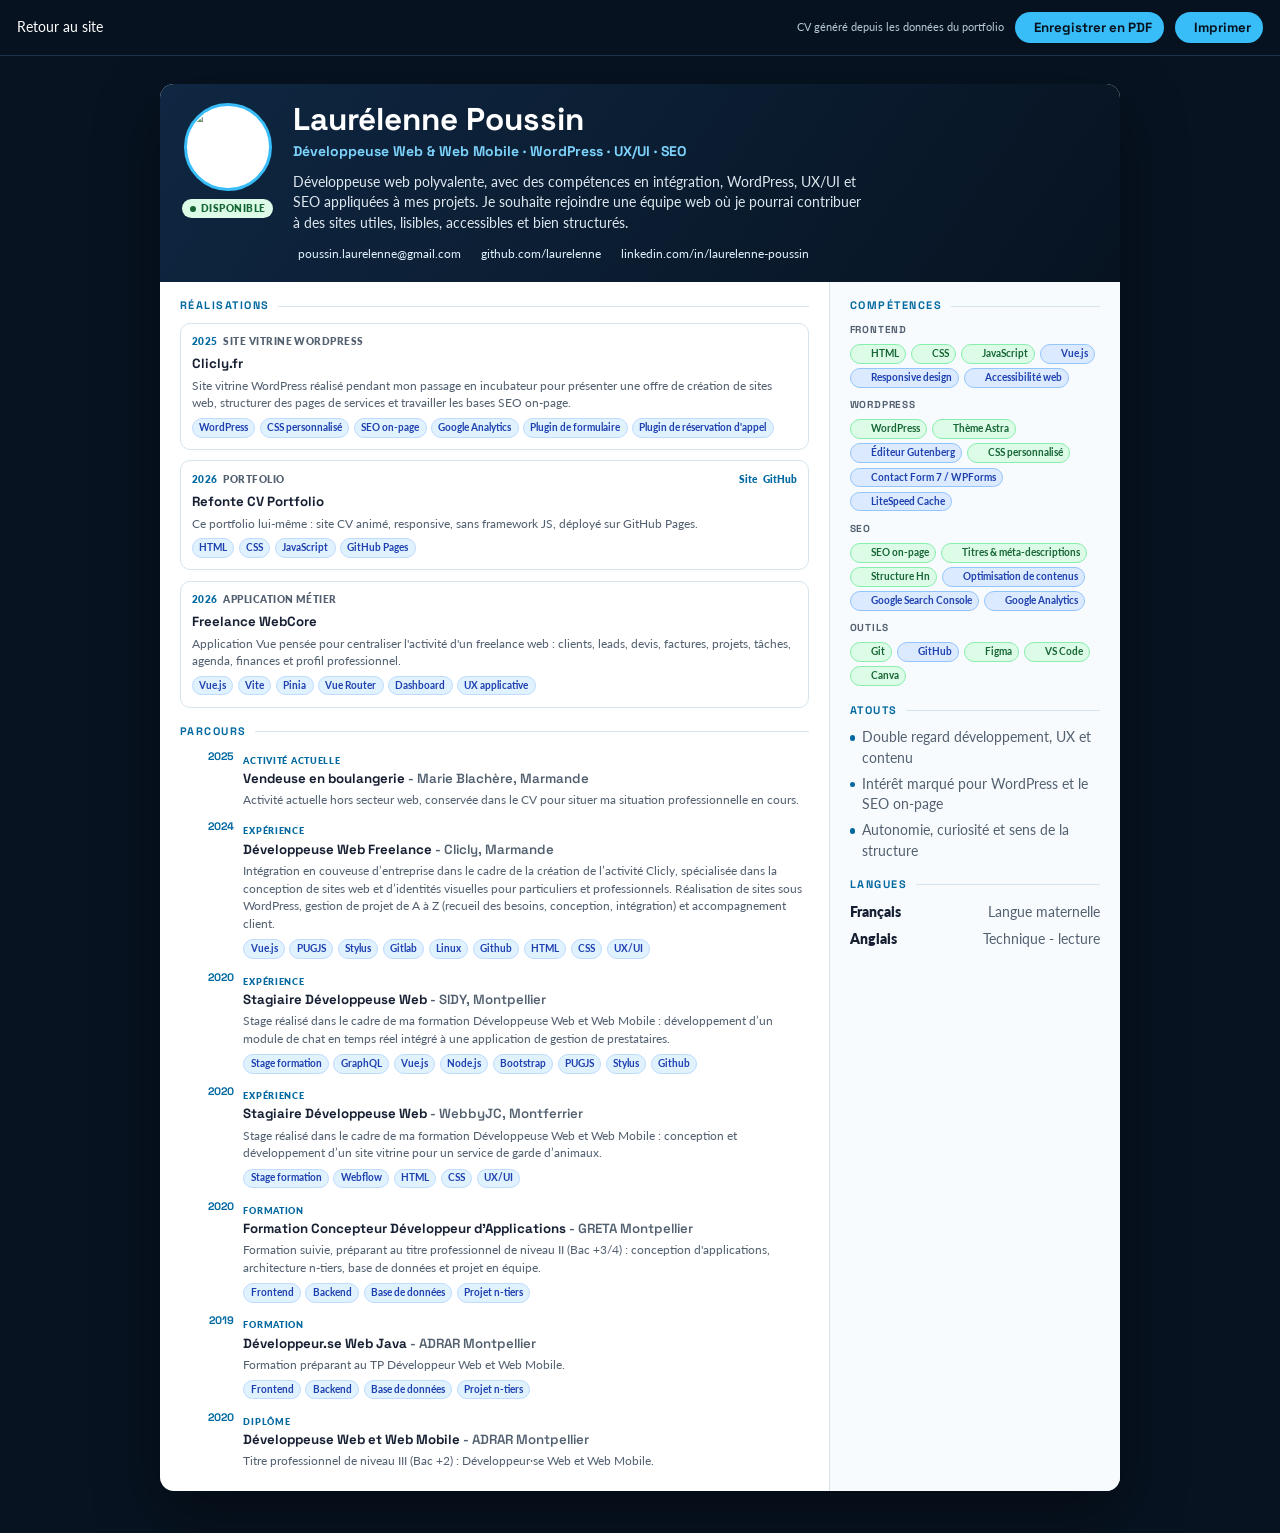
==== cv-pdf.html @ cab968f1 "Améliorations et mise a jour majeur" ====
<!DOCTYPE html>
<html lang="fr">
<head>
    <meta charset="utf-8">
    <meta name="viewport" content="width=device-width, initial-scale=1">
    <meta name="robots" content="noindex, nofollow">
    <meta name="theme-color" content="#071321">
    <title>CV - Laurélenne Poussin | Développeuse Web</title>
    <link rel="icon" type="image/png" href="public/assets/images/lp-logo.png">
    <link rel="preconnect" href="https://fonts.googleapis.com">
    <link rel="preconnect" href="https://fonts.gstatic.com" crossorigin>
    <link href="https://fonts.googleapis.com/css2?family=Lato:wght@300;400;700&family=Space+Grotesk:wght@500;700;800&display=swap" rel="stylesheet">
    <script src="https://kit.fontawesome.com/132df433f5.js" crossorigin="anonymous"></script>
    <link rel="stylesheet" href="src/styles/pages/cv-pdf.css">
</head>
<body class="cv-body">
    <div class="cv-toolbar no-print" role="toolbar" aria-label="Actions de la page CV">
        <a href="index.html" class="cv-back-link">
            <i class="fa fa-arrow-left" aria-hidden="true"></i>
            Retour au site
        </a>
        <div class="cv-toolbar-right">
            <span class="cv-print-hint">CV généré depuis les données du portfolio</span>
            <button type="button" class="cv-print-btn" onclick="window.downloadCVasPDF()">
                <i class="fa fa-download" aria-hidden="true"></i>
                Enregistrer en PDF
            </button>
            <button type="button" class="cv-print-btn" onclick="window.print()">
                <i class="fa fa-print" aria-hidden="true"></i>
                Imprimer
            </button>
        </div>
    </div>

    <div class="cv-page-bg">
        <article class="cv-document" role="main" aria-label="Curriculum vitae - Laurélenne Poussin">
            <header class="cv-header">
                <div class="cv-header-photo-wrap">
                    <img
                        src="public/assets/images/lp-logo.png"
                        class="cv-photo"
                        width="88"
                        height="88"
                        alt="Logo Laurélenne Poussin">
                    <span class="cv-avail-badge">
                        <span class="cv-avail-dot" aria-hidden="true"></span>
                        Disponible
                    </span>
                </div>

                <div class="cv-header-info">
                    <h1 class="cv-name">Laurélenne Poussin</h1>
                    <p class="cv-job-title">Développeuse Web & Web Mobile · WordPress · UX/UI · SEO</p>
                    <p class="cv-profile-text">
                        Développeuse web polyvalente, avec des compétences en intégration, WordPress, UX/UI et SEO appliquées à mes projets. Je souhaite rejoindre une équipe web où je pourrai contribuer à des sites utiles, lisibles, accessibles et bien structurés.
                    </p>

                    <ul class="cv-contacts" aria-label="Coordonnées">
                        <li>
                            <i class="fa fa-envelope" aria-hidden="true"></i>
                            <a href="mailto:poussin.laurelenne@gmail.com">poussin.laurelenne@gmail.com</a>
                        </li>
                        <li>
                            <i class="fab fa-github" aria-hidden="true"></i>
                            <a href="https://github.com/laurelenne" target="_blank" rel="noopener noreferrer">github.com/laurelenne</a>
                        </li>
                        <li>
                            <i class="fab fa-linkedin" aria-hidden="true"></i>
                            <a href="https://www.linkedin.com/in/laurelenne-poussin/" target="_blank" rel="noopener noreferrer">linkedin.com/in/laurelenne-poussin</a>
                        </li>
                    </ul>
                </div>
            </header>

            <div class="cv-body-grid">
                <main class="cv-main-col">
                    <section class="cv-section">
                        <h2 class="cv-section-title">Réalisations</h2>
                        <div id="cv-projects" class="cv-projects">
                            <p class="cv-loading" aria-live="polite">Chargement...</p>
                        </div>
                    </section>

                    <section class="cv-section">
                        <h2 class="cv-section-title">Parcours</h2>
                        <div id="cv-timeline" class="cv-timeline">
                            <p class="cv-loading" aria-live="polite">Chargement...</p>
                        </div>
                    </section>
                </main>

                <aside class="cv-sidebar-col">
                    <section class="cv-section">
                        <h2 class="cv-section-title">Compétences</h2>
                        <div id="cv-skills" class="cv-skills">
                            <p class="cv-loading" aria-live="polite">Chargement...</p>
                        </div>
                    </section>

                    <section class="cv-section">
                        <h2 class="cv-section-title">Atouts</h2>
                        <ul class="cv-bullets">
                            <li>Double regard développement, UX et contenu</li>
                            <li>Intérêt marqué pour WordPress et le SEO on-page</li>
                            <li>Autonomie, curiosité et sens de la structure</li>
                        </ul>
                    </section>

                    <section class="cv-section">
                        <h2 class="cv-section-title">Langues</h2>
                        <ul class="cv-lang-list">
                            <li>
                                <span class="cv-lang-name">Français</span>
                                <span class="cv-lang-level">Langue maternelle</span>
                            </li>
                            <li>
                                <span class="cv-lang-name">Anglais</span>
                                <span class="cv-lang-level">Technique - lecture</span>
                            </li>
                        </ul>
                    </section>
                </aside>
            </div>
        </article>
    </div>

    <script src="src/scripts/modules/download-pdf.js"></script>
    <script src="src/scripts/pages/cv.js"></script>
</body>
</html>
---- src/styles/pages/cv-pdf.css ----
:root {
    --cv-bg: #071321;
    --cv-paper: #ffffff;
    --cv-ink: #172033;
    --cv-muted: #526070;
    --cv-soft: #e8f4fb;
    --cv-line: #d6e4ee;
    --cv-accent: #0369a1;
    --cv-accent-soft: #e0f2fe;
    --cv-success: #166534;
    --cv-success-soft: #dcfce7;
    --cv-font-head: "Space Grotesk", "Lato", Arial, sans-serif;
    --cv-font-body: "Lato", Arial, sans-serif;
}

* {
    box-sizing: border-box;
}

html,
body {
    margin: 0;
    min-height: 100%;
    background: var(--cv-bg);
    color: var(--cv-ink);
    font-family: var(--cv-font-body);
    font-size: 14px;
    line-height: 1.45;
    -webkit-print-color-adjust: exact;
    print-color-adjust: exact;
}

a {
    color: var(--cv-accent);
    text-decoration: none;
}

a:hover {
    text-decoration: underline;
}

.cv-toolbar {
    position: sticky;
    top: 0;
    z-index: 20;
    display: flex;
    justify-content: space-between;
    align-items: center;
    gap: 1rem;
    padding: 0.85rem 1.2rem;
    background: rgba(7, 19, 33, 0.96);
    color: #fff;
    border-bottom: 1px solid rgba(125, 211, 252, 0.18);
}

.cv-back-link,
.cv-toolbar a {
    color: #fff;
}

.cv-toolbar-right {
    display: flex;
    align-items: center;
    justify-content: flex-end;
    gap: 0.75rem;
    flex-wrap: wrap;
}

.cv-print-hint {
    color: rgba(224, 242, 254, 0.82);
    font-size: 0.82rem;
}

.cv-print-btn {
    display: inline-flex;
    align-items: center;
    gap: 0.45rem;
    border: 0;
    border-radius: 999px;
    background: #38bdf8;
    color: #06121f;
    padding: 0.5rem 0.9rem;
    font-family: var(--cv-font-head);
    font-weight: 700;
    cursor: pointer;
}

.cv-page-bg {
    padding: 2rem 1rem 3rem;
    overflow-x: auto;
}

.cv-document {
    width: min(960px, 100%);
    margin: 0 auto;
    background: var(--cv-paper);
    border-radius: 14px;
    overflow: hidden;
    box-shadow: 0 24px 64px rgba(0, 0, 0, 0.4);
}

.cv-header {
    display: flex;
    gap: 1.4rem;
    padding: 1.4rem 1.6rem;
    background: linear-gradient(125deg, #0f2742, #071321);
    color: #fff;
}

.cv-header-photo-wrap {
    display: flex;
    flex-direction: column;
    align-items: center;
    gap: 0.55rem;
    flex: 0 0 auto;
}

.cv-photo {
    width: 88px;
    height: 88px;
    border-radius: 50%;
    object-fit: cover;
    border: 3px solid #38bdf8;
    background: #fff;
}

.cv-avail-badge {
    display: inline-flex;
    align-items: center;
    gap: 0.35rem;
    padding: 0.2rem 0.55rem;
    border-radius: 999px;
    background: var(--cv-success-soft);
    color: var(--cv-success);
    font-size: 0.68rem;
    font-weight: 800;
    letter-spacing: 0.05em;
    text-transform: uppercase;
}

.cv-avail-dot {
    width: 0.42rem;
    height: 0.42rem;
    border-radius: 50%;
    background: var(--cv-success);
}

.cv-header-info {
    min-width: 0;
}

.cv-name {
    margin: 0;
    font-family: var(--cv-font-head);
    font-size: clamp(1.8rem, 4vw, 2.25rem);
    font-weight: 800;
    line-height: 1.05;
}

.cv-job-title {
    margin: 0.35rem 0 0;
    color: #7dd3fc;
    font-family: var(--cv-font-head);
    font-size: 1rem;
    font-weight: 700;
}

.cv-profile-text {
    margin: 0.75rem 0 0;
    max-width: 72ch;
    color: rgba(240, 249, 255, 0.92);
}

.cv-contacts {
    display: flex;
    flex-wrap: wrap;
    gap: 0.45rem 1rem;
    margin: 0.85rem 0 0;
    padding: 0;
    list-style: none;
    font-size: 0.86rem;
}

.cv-contacts li {
    display: inline-flex;
    align-items: center;
    gap: 0.4rem;
    min-width: 0;
}

.cv-contacts a {
    color: #e0f2fe;
    overflow-wrap: anywhere;
}

.cv-body-grid {
    display: grid;
    grid-template-columns: minmax(0, 1fr) 290px;
}

.cv-main-col,
.cv-sidebar-col {
    padding: 1.25rem 1.4rem 1.5rem;
}

.cv-main-col {
    border-right: 1px solid var(--cv-line);
}

.cv-sidebar-col {
    background: #f8fbfd;
}

.cv-section + .cv-section {
    margin-top: 1.25rem;
}

.cv-section-title,
.cv-tl-section-title {
    display: flex;
    align-items: center;
    gap: 0.6rem;
    margin: 0 0 0.75rem;
    color: var(--cv-accent);
    font-family: var(--cv-font-head);
    font-size: 0.78rem;
    font-weight: 800;
    letter-spacing: 0.14em;
    line-height: 1.2;
    text-transform: uppercase;
}

.cv-section-title::after,
.cv-tl-section-title::after {
    content: "";
    flex: 1;
    height: 1px;
    background: var(--cv-line);
}

.cv-tl-section + .cv-tl-section {
    margin-top: 1rem;
}

.cv-tl-section-header {
    margin-bottom: 0.35rem;
}

.cv-tl-item {
    display: grid;
    grid-template-columns: 54px minmax(0, 1fr);
    gap: 0.7rem;
    position: relative;
    break-inside: avoid;
}

.cv-tl-item + .cv-tl-item {
    margin-top: 0.75rem;
}

.cv-tl-date {
    color: var(--cv-accent);
    font-family: var(--cv-font-head);
    font-size: 0.78rem;
    font-weight: 800;
    text-align: right;
}

.cv-tl-title {
    margin: 0;
    font-family: var(--cv-font-head);
    font-size: 0.95rem;
    font-weight: 800;
    color: var(--cv-ink);
}

.cv-tl-kind {
    display: inline-block;
    margin-bottom: 0.12rem;
    color: var(--cv-accent);
    font-size: 0.64rem;
    font-weight: 800;
    letter-spacing: 0.08em;
    line-height: 1;
    text-transform: uppercase;
}

.cv-tl-lieu {
    color: var(--cv-muted);
    font-weight: 600;
}

.cv-tl-desc {
    margin: 0.2rem 0 0;
    color: var(--cv-muted);
    font-size: 0.88rem;
}

.cv-tl-chips,
.cv-proj-chips,
.cv-skill-chips,
.cv-skills-legend {
    display: flex;
    flex-wrap: wrap;
    gap: 0.32rem;
    margin-top: 0.45rem;
}

.cv-tl-chip,
.cv-proj-chip,
.cv-skill-chip {
    display: inline-flex;
    align-items: center;
    gap: 0.25rem;
    border: 1px solid #bfdbfe;
    border-radius: 999px;
    background: var(--cv-accent-soft);
    color: #1e40af;
    padding: 0.14rem 0.45rem;
    font-size: 0.68rem;
    font-weight: 700;
}

.cv-projects {
    display: grid;
    gap: 0.75rem;
}

.cv-proj {
    padding: 0.8rem;
    border: 1px solid var(--cv-line);
    border-radius: 10px;
    background: #fff;
    break-inside: avoid;
}

.cv-proj-meta {
    display: flex;
    align-items: center;
    flex-wrap: wrap;
    gap: 0.4rem;
    margin-bottom: 0.35rem;
}

.cv-proj-year,
.cv-proj-type {
    font-size: 0.68rem;
    font-weight: 800;
    text-transform: uppercase;
    letter-spacing: 0.05em;
}

.cv-proj-year {
    color: var(--cv-accent);
}

.cv-proj-type {
    color: var(--cv-muted);
}

.cv-proj-links {
    margin-left: auto;
    display: inline-flex;
    gap: 0.45rem;
}

.cv-proj-link {
    font-size: 0.72rem;
    font-weight: 800;
}

.cv-proj-title {
    margin: 0;
    font-family: var(--cv-font-head);
    font-size: 0.95rem;
    font-weight: 800;
}

.cv-proj-lead {
    margin: 0.25rem 0 0;
    color: var(--cv-muted);
    font-size: 0.86rem;
}

.cv-skill-domain + .cv-skill-domain {
    margin-top: 0.75rem;
}

.cv-skill-domain-title {
    margin: 0;
    color: var(--cv-muted);
    font-family: var(--cv-font-head);
    font-size: 0.72rem;
    font-weight: 800;
    letter-spacing: 0.08em;
    text-transform: uppercase;
}

.cv-skill-chip--mastery {
    background: #dcfce7;
    border-color: #86efac;
    color: #166534;
}

.cv-skill-chip--intermediate {
    background: #dbeafe;
    border-color: #93c5fd;
    color: #1e40af;
}

.cv-skill-chip i,
.cv-skill-chip img,
.icon-svg {
    width: 0.75rem;
    height: 0.75rem;
    object-fit: contain;
}

.cv-bullets,
.cv-lang-list {
    margin: 0;
    padding: 0;
    list-style: none;
}

.cv-bullets {
    display: grid;
    gap: 0.42rem;
}

.cv-bullets li {
    position: relative;
    padding-left: 0.9rem;
    color: var(--cv-muted);
}

.cv-bullets li::before {
    content: "";
    position: absolute;
    left: 0;
    top: 0.58em;
    width: 0.38rem;
    height: 0.38rem;
    border-radius: 50%;
    background: var(--cv-accent);
}

.cv-lang-list {
    display: grid;
    gap: 0.45rem;
}

.cv-lang-list li {
    display: flex;
    justify-content: space-between;
    gap: 0.75rem;
}

.cv-lang-name {
    font-weight: 800;
}

.cv-lang-level {
    color: var(--cv-muted);
    text-align: right;
}

.cv-loading {
    margin: 0;
    color: var(--cv-muted);
    font-style: italic;
}

@media (max-width: 720px) {
    .cv-toolbar {
        position: static;
        align-items: stretch;
        flex-direction: column;
    }

    .cv-header {
        align-items: flex-start;
        flex-direction: column;
    }

    .cv-toolbar-right {
        align-items: stretch;
        justify-content: flex-start;
    }

    .cv-print-hint {
        display: none;
    }

    .cv-print-btn,
    .cv-back-link {
        justify-content: center;
        width: 100%;
    }

    .cv-body-grid {
        grid-template-columns: 1fr;
    }

    .cv-main-col {
        border-right: 0;
        border-bottom: 1px solid var(--cv-line);
    }
}

@page {
    size: A4 portrait;
    margin: 0;
}

@media print {
    html,
    body {
        background: #fff;
        width: 210mm;
        height: 297mm;
        min-height: 297mm;
        overflow: hidden;
        font-size: 9.2pt;
        line-height: 1.36;
    }

    .no-print,
    .cv-toolbar {
        display: none !important;
    }

    .cv-page-bg {
        padding: 0;
        width: 210mm;
        height: 297mm;
        overflow: hidden;
    }

    .cv-document {
        width: 210mm;
        height: 297mm;
        max-height: 297mm;
        box-shadow: none;
        border-radius: 0;
        overflow: hidden;
    }

    .cv-header {
        gap: 1rem;
        padding: 9mm 10mm 7mm;
    }

    .cv-body-grid {
        grid-template-columns: minmax(0, 1fr) 64mm;
    }

    .cv-main-col,
    .cv-sidebar-col {
        padding: 7mm 8mm;
    }

    .cv-section,
    .cv-tl-item,
    .cv-proj,
    .cv-skill-domain {
        break-inside: avoid;
    }

    .cv-photo {
        width: 20mm;
        height: 20mm;
        border-width: 2px;
    }

    .cv-avail-badge {
        display: none;
    }

    .cv-name {
        font-size: 22pt;
    }

    .cv-job-title {
        margin-top: 0.24rem;
        font-size: 10pt;
    }

    .cv-profile-text {
        margin-top: 0.5rem;
        max-width: none;
        font-size: 9pt;
    }

    .cv-contacts {
        gap: 0.22rem 0.72rem;
        margin-top: 0.55rem;
        font-size: 7.9pt;
    }

    .cv-section + .cv-section {
        margin-top: 0.9rem;
    }

    .cv-section-title,
    .cv-tl-section-title {
        margin-bottom: 0.5rem;
        font-size: 7.8pt;
        letter-spacing: 0.12em;
    }

    .cv-tl-section + .cv-tl-section {
        margin-top: 0.6rem;
    }

    .cv-tl-section-header {
        margin-bottom: 0.2rem;
    }

    .cv-tl-item {
        grid-template-columns: 12mm minmax(0, 1fr);
        gap: 0.58rem;
    }

    .cv-tl-item + .cv-tl-item {
        margin-top: 0.52rem;
    }

    .cv-tl-date {
        font-size: 7.8pt;
    }

    .cv-tl-kind {
        margin-bottom: 0.1rem;
        font-size: 6.4pt;
    }

    .cv-tl-title,
    .cv-proj-title {
        font-size: 8.9pt;
    }

    .cv-tl-desc,
    .cv-proj-lead,
    .cv-bullets li,
    .cv-lang-list {
        font-size: 8pt;
    }

    .cv-tl-chips {
        display: none;
    }

    .cv-projects {
        gap: 0.58rem;
    }

    .cv-proj {
        padding: 0.58rem 0.68rem;
        border-radius: 7px;
    }

    .cv-proj-meta {
        margin-bottom: 0.2rem;
    }

    .cv-proj-lead {
        margin-top: 0.18rem;
    }

    .cv-tl-chip,
    .cv-proj-chip,
    .cv-skill-chip {
        padding: 0.1rem 0.38rem;
        font-size: 6.7pt;
    }

    .cv-proj-chips,
    .cv-skill-chips {
        gap: 0.24rem;
        margin-top: 0.3rem;
    }

    .cv-skill-domain + .cv-skill-domain {
        margin-top: 0.5rem;
    }

    .cv-skill-domain-title {
        font-size: 7.2pt;
    }

    .cv-bullets {
        gap: 0.32rem;
    }

    .cv-lang-list {
        gap: 0.32rem;
    }
}
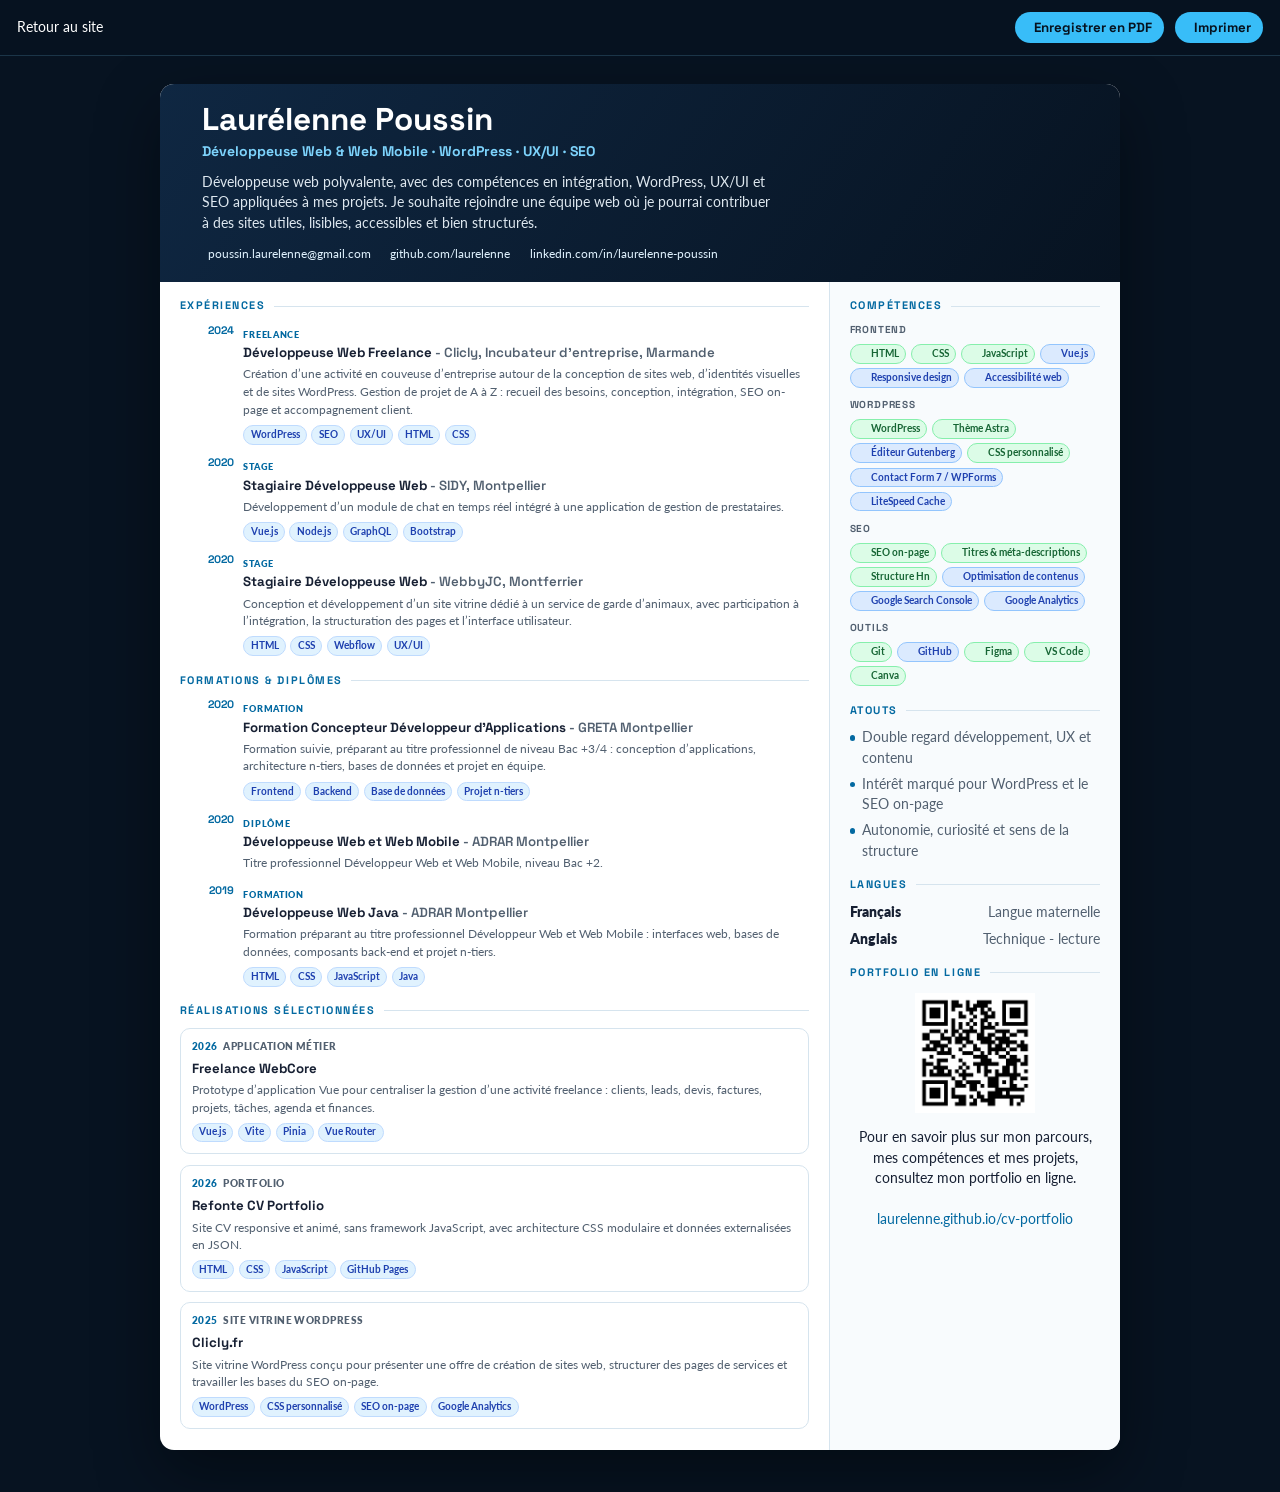
==== commit 0ade5311: "Mise à jour du cv , mise en pages, ajouts de projets" ====
--- a/cv-pdf.html
+++ b/cv-pdf.html
@@ -20,7 +20,7 @@
             Retour au site
         </a>
         <div class="cv-toolbar-right">
-            <span class="cv-print-hint">CV généré depuis les données du portfolio</span>
+            <!--<span class="cv-print-hint">CV généré depuis les données du portfolio</span>-->
             <button type="button" class="cv-print-btn" onclick="window.downloadCVasPDF()">
                 <i class="fa fa-download" aria-hidden="true"></i>
                 Enregistrer en PDF
@@ -36,16 +36,16 @@
         <article class="cv-document" role="main" aria-label="Curriculum vitae - Laurélenne Poussin">
             <header class="cv-header">
                 <div class="cv-header-photo-wrap">
-                    <img
+                    <!--<img
                         src="public/assets/images/lp-logo.png"
                         class="cv-photo"
                         width="88"
                         height="88"
-                        alt="Logo Laurélenne Poussin">
-                    <span class="cv-avail-badge">
+                        alt="Logo Laurélenne Poussin">-->
+                    <!--<span class="cv-avail-badge">
                         <span class="cv-avail-dot" aria-hidden="true"></span>
                         Disponible
-                    </span>
+                    </span>-->
                 </div>
 
                 <div class="cv-header-info">
@@ -73,21 +73,208 @@
             </header>
 
             <div class="cv-body-grid">
-                <main class="cv-main-col">
-                    <section class="cv-section">
-                        <h2 class="cv-section-title">Réalisations</h2>
-                        <div id="cv-projects" class="cv-projects">
-                            <p class="cv-loading" aria-live="polite">Chargement...</p>
-                        </div>
-                    </section>
-
-                    <section class="cv-section">
-                        <h2 class="cv-section-title">Parcours</h2>
-                        <div id="cv-timeline" class="cv-timeline">
-                            <p class="cv-loading" aria-live="polite">Chargement...</p>
-                        </div>
-                    </section>
-                </main>
+<main class="cv-main-col">
+
+    <section class="cv-section">
+        <h2 class="cv-section-title">Expériences</h2>
+
+        <div class="cv-timeline">
+
+            <div class="cv-tl-item">
+                <div class="cv-tl-date">2024</div>
+                <div class="cv-tl-body">
+                    <span class="cv-tl-kind">Freelance</span>
+                    <p class="cv-tl-title">
+                        Développeuse Web Freelance
+                        <span class="cv-tl-lieu">- Clicly, Incubateur d'entreprise, Marmande</span>
+                    </p>
+                    <p class="cv-tl-desc">
+                        Création d’une activité en couveuse d’entreprise autour de la conception de sites web,
+                        d’identités visuelles et de sites WordPress. Gestion de projet de A à Z : recueil des besoins,
+                        conception, intégration, SEO on-page et accompagnement client.
+                    </p>
+                    <div class="cv-tl-chips">
+                        <span class="cv-tl-chip">WordPress</span>
+                        <span class="cv-tl-chip">SEO</span>
+                        <span class="cv-tl-chip">UX/UI</span>
+                        <span class="cv-tl-chip">HTML</span>
+                        <span class="cv-tl-chip">CSS</span>
+                    </div>
+                </div>
+            </div>
+
+            <div class="cv-tl-item">
+                <div class="cv-tl-date">2020</div>
+                <div class="cv-tl-body">
+                    <span class="cv-tl-kind">Stage</span>
+                    <p class="cv-tl-title">
+                        Stagiaire Développeuse Web
+                        <span class="cv-tl-lieu">- SIDY, Montpellier</span>
+                    </p>
+                    <p class="cv-tl-desc">
+                        Développement d’un module de chat en temps réel intégré à une application de gestion
+                        de prestataires.
+                    </p>
+                    <div class="cv-tl-chips">
+                        <span class="cv-tl-chip">Vue.js</span>
+                        <span class="cv-tl-chip">Node.js</span>
+                        <span class="cv-tl-chip">GraphQL</span>
+                        <span class="cv-tl-chip">Bootstrap</span>
+                    </div>
+                </div>
+            </div>
+
+            <div class="cv-tl-item">
+                <div class="cv-tl-date">2020</div>
+                <div class="cv-tl-body">
+                    <span class="cv-tl-kind">Stage</span>
+                    <p class="cv-tl-title">
+                        Stagiaire Développeuse Web
+                        <span class="cv-tl-lieu">- WebbyJC, Montferrier</span>
+                    </p>
+                    <p class="cv-tl-desc">
+                        Conception et développement d’un site vitrine dédié à un service de garde d’animaux,
+                        avec participation à l’intégration, la structuration des pages et l’interface utilisateur.
+                    </p>
+                    <div class="cv-tl-chips">
+                        <span class="cv-tl-chip">HTML</span>
+                        <span class="cv-tl-chip">CSS</span>
+                        <span class="cv-tl-chip">Webflow</span>
+                        <span class="cv-tl-chip">UX/UI</span>
+                    </div>
+                </div>
+            </div>
+
+        </div>
+    </section>
+
+    <section class="cv-section">
+        <h2 class="cv-section-title">Formations & Diplômes</h2>
+
+        <div class="cv-timeline">
+
+            <div class="cv-tl-item">
+                <div class="cv-tl-date">2020</div>
+                <div class="cv-tl-body">
+                    <span class="cv-tl-kind">Formation</span>
+                    <p class="cv-tl-title">
+                        Formation Concepteur Développeur d’Applications
+                        <span class="cv-tl-lieu">- GRETA Montpellier</span>
+                    </p>
+                    <p class="cv-tl-desc">
+                        Formation suivie, préparant au titre professionnel de niveau Bac +3/4 :
+                        conception d’applications, architecture n-tiers, bases de données et projet en équipe.
+                    </p>
+                    <div class="cv-tl-chips">
+                        <span class="cv-tl-chip">Frontend</span>
+                        <span class="cv-tl-chip">Backend</span>
+                        <span class="cv-tl-chip">Base de données</span>
+                        <span class="cv-tl-chip">Projet n-tiers</span>
+                    </div>
+                </div>
+            </div>
+
+            <div class="cv-tl-item">
+                <div class="cv-tl-date">2020</div>
+                <div class="cv-tl-body">
+                    <span class="cv-tl-kind">Diplôme</span>
+                    <p class="cv-tl-title">
+                        Développeuse Web et Web Mobile
+                        <span class="cv-tl-lieu">- ADRAR Montpellier</span>
+                    </p>
+                    <p class="cv-tl-desc">
+                        Titre professionnel Développeur Web et Web Mobile, niveau Bac +2.
+                    </p>
+                </div>
+            </div>
+
+            <div class="cv-tl-item">
+                <div class="cv-tl-date">2019</div>
+                <div class="cv-tl-body">
+                    <span class="cv-tl-kind">Formation</span>
+                    <p class="cv-tl-title">
+                        Développeuse Web Java
+                        <span class="cv-tl-lieu">- ADRAR Montpellier</span>
+                    </p>
+                    <p class="cv-tl-desc">
+                        Formation préparant au titre professionnel Développeur Web et Web Mobile :
+                        interfaces web, bases de données, composants back-end et projet n-tiers.
+                    </p>
+                    <div class="cv-tl-chips">
+                        <span class="cv-tl-chip">HTML</span>
+                        <span class="cv-tl-chip">CSS</span>
+                        <span class="cv-tl-chip">JavaScript</span>
+                        <span class="cv-tl-chip">Java</span>
+                    </div>
+                </div>
+            </div>
+
+        </div>
+    </section>
+
+    <section class="cv-section">
+        <h2 class="cv-section-title">Réalisations sélectionnées</h2>
+
+        <div class="cv-projects">
+
+            <article class="cv-proj">
+                <div class="cv-proj-meta">
+                    <span class="cv-proj-year">2026</span>
+                    <span class="cv-proj-type">Application métier</span>
+                </div>
+                <p class="cv-proj-title">Freelance WebCore</p>
+                <p class="cv-proj-lead">
+                    Prototype d’application Vue pour centraliser la gestion d’une activité freelance :
+                    clients, leads, devis, factures, projets, tâches, agenda et finances.
+                </p>
+                <div class="cv-proj-chips">
+                    <span class="cv-proj-chip">Vue.js</span>
+                    <span class="cv-proj-chip">Vite</span>
+                    <span class="cv-proj-chip">Pinia</span>
+                    <span class="cv-proj-chip">Vue Router</span>
+                </div>
+            </article>
+
+            <article class="cv-proj">
+                <div class="cv-proj-meta">
+                    <span class="cv-proj-year">2026</span>
+                    <span class="cv-proj-type">Portfolio</span>
+                </div>
+                <p class="cv-proj-title">Refonte CV Portfolio</p>
+                <p class="cv-proj-lead">
+                    Site CV responsive et animé, sans framework JavaScript, avec architecture CSS modulaire
+                    et données externalisées en JSON.
+                </p>
+                <div class="cv-proj-chips">
+                    <span class="cv-proj-chip">HTML</span>
+                    <span class="cv-proj-chip">CSS</span>
+                    <span class="cv-proj-chip">JavaScript</span>
+                    <span class="cv-proj-chip">GitHub Pages</span>
+                </div>
+            </article>
+
+            <article class="cv-proj">
+                <div class="cv-proj-meta">
+                    <span class="cv-proj-year">2025</span>
+                    <span class="cv-proj-type">Site vitrine WordPress</span>
+                </div>
+                <p class="cv-proj-title">Clicly.fr</p>
+                <p class="cv-proj-lead">
+                    Site vitrine WordPress conçu pour présenter une offre de création de sites web,
+                    structurer des pages de services et travailler les bases du SEO on-page.
+                </p>
+                <div class="cv-proj-chips">
+                    <span class="cv-proj-chip">WordPress</span>
+                    <span class="cv-proj-chip">CSS personnalisé</span>
+                    <span class="cv-proj-chip">SEO on-page</span>
+                    <span class="cv-proj-chip">Google Analytics</span>
+                </div>
+            </article>
+
+        </div>
+    </section>
+
+</main>
 
                 <aside class="cv-sidebar-col">
                     <section class="cv-section">
@@ -119,6 +306,34 @@
                             </li>
                         </ul>
                     </section>
+                    <section class="cv-section">
+    <h2 class="cv-section-title">Portfolio en ligne</h2>
+
+<div class="cv-portfolio-link">
+
+    <div class="cv-portfolio-qr">
+        <img
+            src="public/assets/images/qr_code.jpg"
+            alt="QR Code vers le portfolio">
+    </div>
+
+    <div class="cv-portfolio-content">
+        <p>
+            Pour en savoir plus sur mon parcours,
+            mes compétences et mes projets,
+            consultez mon portfolio en ligne.
+        </p>
+
+        <a
+            href="https://laurelenne.github.io/cv-portfolio/"
+            target="_blank"
+            rel="noopener noreferrer">
+            laurelenne.github.io/cv-portfolio
+        </a>
+    </div>
+
+</div>
+</section>
                 </aside>
             </div>
         </article>
--- a/src/styles/pages/cv-pdf.css
+++ b/src/styles/pages/cv-pdf.css
@@ -697,3 +697,24 @@
         gap: 0.32rem;
     }
 }
+
+.cv-portfolio-link {
+    text-align: center;
+}
+
+.cv-portfolio-link a {
+    display: inline-block;
+    margin-top: 0.5rem;
+    word-break: break-word;
+}
+
+.cv-portfolio-qr {
+    margin-top: 1rem;
+}
+
+.cv-portfolio-qr img {
+    display: block;
+    margin: 0 auto;
+    width: 120px;
+    height: 120px;
+}
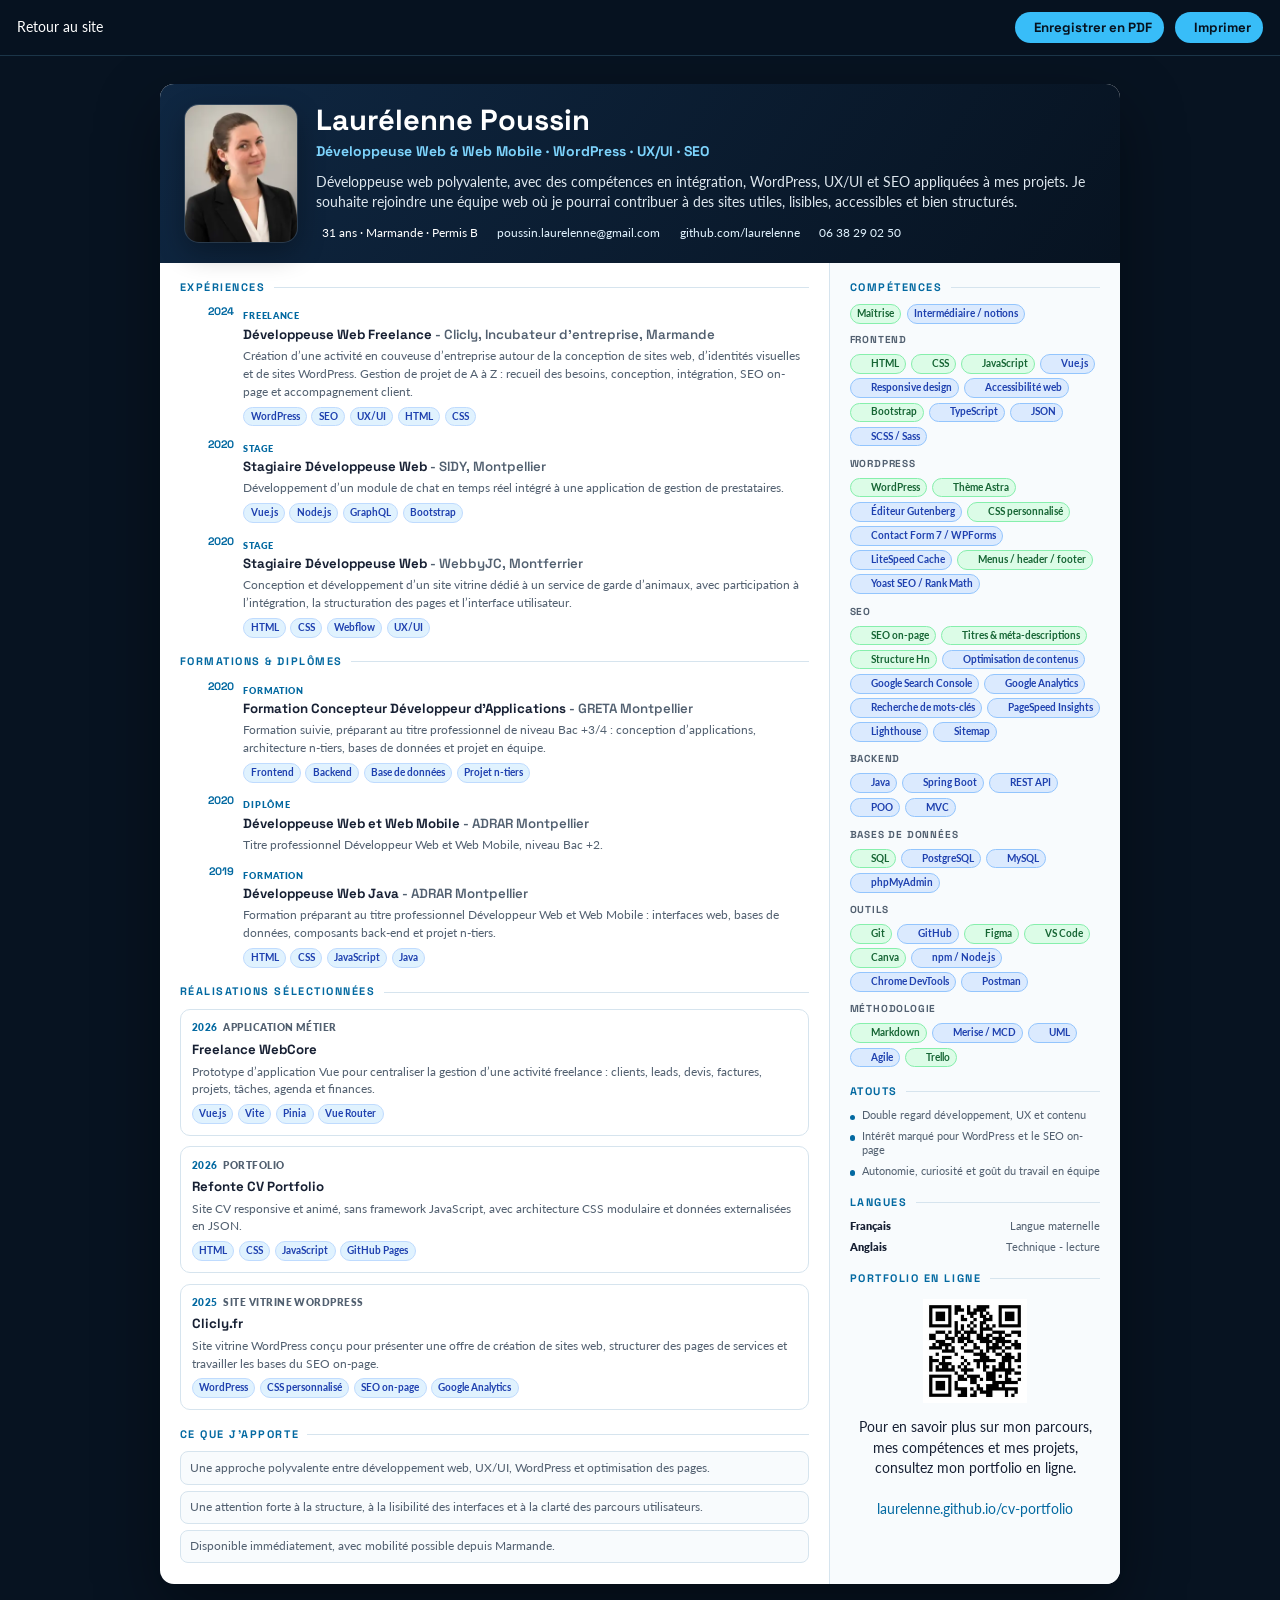
==== commit e36191b7: "feat: finaliser assets et CV PDF" ====
--- a/cv-pdf.html
+++ b/cv-pdf.html
@@ -6,7 +6,7 @@
     <meta name="robots" content="noindex, nofollow">
     <meta name="theme-color" content="#071321">
     <title>CV - Laurélenne Poussin | Développeuse Web</title>
-    <link rel="icon" type="image/png" href="public/assets/images/lp-logo.png">
+    <link rel="icon" type="image/webp" href="public/assets/images/logo-lp.webp">
     <link rel="preconnect" href="https://fonts.googleapis.com">
     <link rel="preconnect" href="https://fonts.gstatic.com" crossorigin>
     <link href="https://fonts.googleapis.com/css2?family=Lato:wght@300;400;700&family=Space+Grotesk:wght@500;700;800&display=swap" rel="stylesheet">
@@ -21,7 +21,7 @@
         </a>
         <div class="cv-toolbar-right">
             <!--<span class="cv-print-hint">CV généré depuis les données du portfolio</span>-->
-            <button type="button" class="cv-print-btn" onclick="window.downloadCVasPDF()">
+            <button type="button" class="cv-print-btn" data-cv-download onclick="window.downloadCVasPDF()">
                 <i class="fa fa-download" aria-hidden="true"></i>
                 Enregistrer en PDF
             </button>
@@ -36,12 +36,12 @@
         <article class="cv-document" role="main" aria-label="Curriculum vitae - Laurélenne Poussin">
             <header class="cv-header">
                 <div class="cv-header-photo-wrap">
-                    <!--<img
-                        src="public/assets/images/lp-logo.png"
+                    <img
+                        src="public/assets/images/photo-laurelenne-poussin-1x1.webp"
                         class="cv-photo"
                         width="88"
                         height="88"
-                        alt="Logo Laurélenne Poussin">-->
+                        alt="Photo de Laurélenne Poussin">
                     <!--<span class="cv-avail-badge">
                         <span class="cv-avail-dot" aria-hidden="true"></span>
                         Disponible
@@ -56,6 +56,10 @@
                     </p>
 
                     <ul class="cv-contacts" aria-label="Coordonnées">
+                        <li>
+                            <i class="fa fa-map-marker-alt" aria-hidden="true"></i>
+                            <span>31 ans · Marmande · Permis B</span>
+                        </li>
                         <li>
                             <i class="fa fa-envelope" aria-hidden="true"></i>
                             <a href="mailto:poussin.laurelenne@gmail.com">poussin.laurelenne@gmail.com</a>
@@ -65,8 +69,8 @@
                             <a href="https://github.com/laurelenne" target="_blank" rel="noopener noreferrer">github.com/laurelenne</a>
                         </li>
                         <li>
-                            <i class="fab fa-linkedin" aria-hidden="true"></i>
-                            <a href="https://www.linkedin.com/in/laurelenne-poussin/" target="_blank" rel="noopener noreferrer">linkedin.com/in/laurelenne-poussin</a>
+                            <i class="fa fa-phone" aria-hidden="true"></i>
+                            <a href="tel:+33638290250">06 38 29 02 50</a>
                         </li>
                     </ul>
                 </div>
@@ -274,6 +278,15 @@
         </div>
     </section>
 
+    <section class="cv-section cv-contribution-section">
+        <h2 class="cv-section-title">Ce que j'apporte</h2>
+        <div class="cv-contribution-grid">
+            <p>Une approche polyvalente entre développement web, UX/UI, WordPress et optimisation des pages.</p>
+            <p>Une attention forte à la structure, à la lisibilité des interfaces et à la clarté des parcours utilisateurs.</p>
+            <p>Disponible immédiatement, avec mobilité possible depuis Marmande.</p>
+        </div>
+    </section>
+
 </main>
 
                 <aside class="cv-sidebar-col">
@@ -289,7 +302,7 @@
                         <ul class="cv-bullets">
                             <li>Double regard développement, UX et contenu</li>
                             <li>Intérêt marqué pour WordPress et le SEO on-page</li>
-                            <li>Autonomie, curiosité et sens de la structure</li>
+                            <li>Autonomie, curiosité et goût du travail en équipe</li>
                         </ul>
                     </section>
 
@@ -313,7 +326,7 @@
 
     <div class="cv-portfolio-qr">
         <img
-            src="public/assets/images/qr_code.jpg"
+            src="public/assets/images/qr-code.jpg"
             alt="QR Code vers le portfolio">
     </div>
 
--- a/src/styles/pages/cv-pdf.css
+++ b/src/styles/pages/cv-pdf.css
@@ -85,6 +85,12 @@
     cursor: pointer;
 }
 
+.cv-print-btn:disabled,
+.cv-print-btn.is-loading {
+    cursor: wait;
+    opacity: 0.72;
+}
+
 .cv-page-bg {
     padding: 2rem 1rem 3rem;
     overflow-x: auto;
@@ -102,7 +108,7 @@
 .cv-header {
     display: flex;
     gap: 1.4rem;
-    padding: 1.4rem 1.6rem;
+    padding: 1.55rem 1.75rem;
     background: linear-gradient(125deg, #0f2742, #071321);
     color: #fff;
 }
@@ -112,16 +118,19 @@
     flex-direction: column;
     align-items: center;
     gap: 0.55rem;
-    flex: 0 0 auto;
+    align-self: stretch;
+    flex: 0 0 112px;
 }
 
 .cv-photo {
-    width: 88px;
-    height: 88px;
-    border-radius: 50%;
+    width: 100%;
+    height: 100%;
+    min-height: 112px;
+    border-radius: 14px;
     object-fit: cover;
-    border: 3px solid #38bdf8;
+    border: 0;
     background: #fff;
+    box-shadow: 0 10px 28px rgba(0, 0, 0, 0.32), 0 0 0 1px rgba(224, 242, 254, 0.18);
 }
 
 .cv-avail-badge {
@@ -146,13 +155,14 @@
 }
 
 .cv-header-info {
+    flex: 1 1 auto;
     min-width: 0;
 }
 
 .cv-name {
     margin: 0;
     font-family: var(--cv-font-head);
-    font-size: clamp(1.8rem, 4vw, 2.25rem);
+    font-size: clamp(1.68rem, 3.6vw, 2.08rem);
     font-weight: 800;
     line-height: 1.05;
 }
@@ -167,7 +177,8 @@
 
 .cv-profile-text {
     margin: 0.75rem 0 0;
-    max-width: 72ch;
+    width: 100%;
+    max-width: none;
     color: rgba(240, 249, 255, 0.92);
 }
 
@@ -432,6 +443,31 @@
     position: relative;
     padding-left: 0.9rem;
     color: var(--cv-muted);
+    font-size: 0.8rem;
+    line-height: 1.3;
+}
+
+.cv-skills-legend {
+    justify-content: flex-start;
+    gap: 0.4rem;
+    margin-top: 0;
+    margin-bottom: 0.65rem;
+}
+
+.cv-contribution-grid {
+    display: grid;
+    gap: 0.42rem;
+}
+
+.cv-contribution-grid p {
+    margin: 0;
+    padding: 0.55rem 0.65rem;
+    border: 1px solid var(--cv-line);
+    border-radius: 8px;
+    background: #f8fbfd;
+    color: var(--cv-muted);
+    font-size: 0.84rem;
+    line-height: 1.35;
 }
 
 .cv-bullets li::before {
@@ -448,6 +484,8 @@
 .cv-lang-list {
     display: grid;
     gap: 0.45rem;
+    font-size: 0.8rem;
+    line-height: 1.3;
 }
 
 .cv-lang-list li {
@@ -481,6 +519,19 @@
     .cv-header {
         align-items: flex-start;
         flex-direction: column;
+    }
+
+    .cv-header-photo-wrap {
+        align-self: flex-start;
+        flex-basis: auto;
+        width: 96px;
+    }
+
+    .cv-photo {
+        width: 96px;
+        height: 96px;
+        min-height: 0;
+        border-radius: 50%;
     }
 
     .cv-toolbar-right {
@@ -547,17 +598,26 @@
     }
 
     .cv-header {
+        align-items: flex-start;
+        flex-direction: row;
         gap: 1rem;
-        padding: 9mm 10mm 7mm;
+        padding: 8mm 9mm 5.5mm;
+    }
+
+    .cv-header-photo-wrap {
+        align-self: flex-start;
+        flex: 0 0 30mm;
+        width: 30mm;
+        height: 30mm;
     }
 
     .cv-body-grid {
-        grid-template-columns: minmax(0, 1fr) 64mm;
+        grid-template-columns: minmax(0, 1fr) 70mm;
     }
 
     .cv-main-col,
     .cv-sidebar-col {
-        padding: 7mm 8mm;
+        padding: 5.4mm 5mm;
     }
 
     .cv-section,
@@ -568,9 +628,12 @@
     }
 
     .cv-photo {
-        width: 20mm;
-        height: 20mm;
-        border-width: 2px;
+        width: 30mm;
+        height: 30mm;
+        min-height: 0;
+        border-radius: 4mm;
+        object-fit: cover;
+        box-shadow: 0 2mm 7mm rgba(0, 0, 0, 0.28), 0 0 0 0.25mm rgba(224, 242, 254, 0.18);
     }
 
     .cv-avail-badge {
@@ -578,7 +641,7 @@
     }
 
     .cv-name {
-        font-size: 22pt;
+        font-size: 20.8pt;
     }
 
     .cv-job-title {
@@ -599,12 +662,12 @@
     }
 
     .cv-section + .cv-section {
-        margin-top: 0.9rem;
+        margin-top: 0.68rem;
     }
 
     .cv-section-title,
     .cv-tl-section-title {
-        margin-bottom: 0.5rem;
+        margin-bottom: 0.38rem;
         font-size: 7.8pt;
         letter-spacing: 0.12em;
     }
@@ -618,12 +681,12 @@
     }
 
     .cv-tl-item {
-        grid-template-columns: 12mm minmax(0, 1fr);
-        gap: 0.58rem;
+        grid-template-columns: 11mm minmax(0, 1fr);
+        gap: 0.48rem;
     }
 
     .cv-tl-item + .cv-tl-item {
-        margin-top: 0.52rem;
+        margin-top: 0.42rem;
     }
 
     .cv-tl-date {
@@ -642,21 +705,30 @@
 
     .cv-tl-desc,
     .cv-proj-lead,
-    .cv-bullets li,
     .cv-lang-list {
         font-size: 8pt;
     }
 
+    .cv-bullets li {
+        font-size: 7pt;
+        line-height: 1.25;
+    }
+
+    .cv-lang-list {
+        font-size: 7pt;
+        line-height: 1.25;
+    }
+
     .cv-tl-chips {
         display: none;
     }
 
     .cv-projects {
-        gap: 0.58rem;
+        gap: 0.42rem;
     }
 
     .cv-proj {
-        padding: 0.58rem 0.68rem;
+        padding: 0.45rem 0.56rem;
         border-radius: 7px;
     }
 
@@ -671,8 +743,8 @@
     .cv-tl-chip,
     .cv-proj-chip,
     .cv-skill-chip {
-        padding: 0.1rem 0.38rem;
-        font-size: 6.7pt;
+        padding: 0.08rem 0.34rem;
+        font-size: 6.5pt;
     }
 
     .cv-proj-chips,
@@ -682,20 +754,252 @@
     }
 
     .cv-skill-domain + .cv-skill-domain {
-        margin-top: 0.5rem;
+        margin-top: 0.32rem;
     }
 
     .cv-skill-domain-title {
-        font-size: 7.2pt;
+        font-size: 6.9pt;
+    }
+
+    .cv-skills-legend {
+        gap: 0.2rem;
+        margin-top: 0;
+        margin-bottom: 0.55rem;
+        justify-content: flex-start;
+    }
+
+    .cv-skill-legend-chip {
+        font-size: 6.2pt;
     }
 
     .cv-bullets {
-        gap: 0.32rem;
+        gap: 0.22rem;
     }
 
     .cv-lang-list {
         gap: 0.32rem;
     }
+
+    .cv-contribution-grid {
+        gap: 0.32rem;
+    }
+
+    .cv-contribution-grid p {
+        padding: 0.3rem 0.42rem;
+        border-radius: 6px;
+        font-size: 7.2pt;
+        line-height: 1.25;
+    }
+}
+
+.is-pdf-export {
+    background: #fff;
+    width: 210mm;
+    min-width: 210mm;
+    height: 297mm;
+    min-height: 297mm;
+    overflow: hidden;
+    font-size: 9.2pt;
+    line-height: 1.36;
+}
+
+.is-pdf-export .cv-toolbar {
+    display: none !important;
+}
+
+.is-pdf-export .cv-page-bg {
+    padding: 0;
+    width: 210mm;
+    height: 297mm;
+    overflow: hidden;
+}
+
+.is-pdf-export .cv-document {
+    position: fixed;
+    top: 0;
+    left: 0;
+    width: 210mm;
+    height: 297mm;
+    max-height: 297mm;
+    margin: 0;
+    box-shadow: none;
+    border-radius: 0;
+    overflow: hidden;
+    transform: none;
+}
+
+.is-pdf-export .cv-header {
+    gap: 1rem;
+    padding: 8mm 9mm 5.5mm;
+}
+
+.is-pdf-export .cv-header-photo-wrap {
+    align-self: flex-start;
+    flex: 0 0 30mm;
+    width: 30mm;
+    height: 30mm;
+}
+
+.is-pdf-export .cv-photo {
+    display: block;
+    width: 30mm;
+    height: 30mm;
+    min-height: 0;
+    border-radius: 4mm;
+    object-fit: cover;
+    box-shadow: 0 2mm 7mm rgba(0, 0, 0, 0.28), 0 0 0 0.25mm rgba(224, 242, 254, 0.18);
+}
+
+.is-pdf-export .cv-body-grid {
+    grid-template-columns: minmax(0, 1fr) 70mm;
+}
+
+.is-pdf-export .cv-main-col,
+.is-pdf-export .cv-sidebar-col {
+    padding: 5.4mm 5mm;
+}
+
+.is-pdf-export .cv-name {
+    font-size: 20.8pt;
+}
+
+.is-pdf-export .cv-job-title {
+    margin-top: 0.24rem;
+    font-size: 10pt;
+}
+
+.is-pdf-export .cv-profile-text {
+    margin-top: 0.5rem;
+    max-width: none;
+    font-size: 9pt;
+}
+
+.is-pdf-export .cv-contacts {
+    gap: 0.22rem 0.72rem;
+    margin-top: 0.55rem;
+    font-size: 7.9pt;
+}
+
+.is-pdf-export .cv-section + .cv-section {
+    margin-top: 0.68rem;
+}
+
+.is-pdf-export .cv-section-title,
+.is-pdf-export .cv-tl-section-title {
+    margin-bottom: 0.38rem;
+    font-size: 7.8pt;
+    letter-spacing: 0.12em;
+}
+
+.is-pdf-export .cv-tl-item {
+    grid-template-columns: 11mm minmax(0, 1fr);
+    gap: 0.48rem;
+}
+
+.is-pdf-export .cv-tl-item + .cv-tl-item {
+    margin-top: 0.42rem;
+}
+
+.is-pdf-export .cv-tl-date {
+    font-size: 7.8pt;
+}
+
+.is-pdf-export .cv-tl-kind {
+    margin-bottom: 0.1rem;
+    font-size: 6.4pt;
+}
+
+.is-pdf-export .cv-tl-title,
+.is-pdf-export .cv-proj-title {
+    font-size: 8.9pt;
+}
+
+.is-pdf-export .cv-tl-desc,
+.is-pdf-export .cv-proj-lead {
+    font-size: 8pt;
+}
+
+.is-pdf-export .cv-tl-chips {
+    display: none;
+}
+
+.is-pdf-export .cv-projects {
+    gap: 0.42rem;
+}
+
+.is-pdf-export .cv-proj {
+    padding: 0.45rem 0.56rem;
+    border-radius: 7px;
+}
+
+.is-pdf-export .cv-tl-chip,
+.is-pdf-export .cv-proj-chip,
+.is-pdf-export .cv-skill-chip {
+    padding: 0.08rem 0.34rem;
+    font-size: 6.5pt;
+}
+
+.is-pdf-export .cv-proj-chips,
+.is-pdf-export .cv-skill-chips {
+    gap: 0.24rem;
+    margin-top: 0.3rem;
+}
+
+.is-pdf-export .cv-skill-domain + .cv-skill-domain {
+    margin-top: 0.32rem;
+}
+
+.is-pdf-export .cv-skill-domain-title {
+    font-size: 6.9pt;
+}
+
+.is-pdf-export .cv-skills-legend {
+    gap: 0.2rem;
+    margin-top: 0;
+    margin-bottom: 0.55rem;
+    justify-content: flex-start;
+}
+
+.is-pdf-export .cv-skill-legend-chip {
+    font-size: 6.2pt;
+}
+
+.is-pdf-export .cv-bullets {
+    gap: 0.22rem;
+}
+
+.is-pdf-export .cv-bullets li,
+.is-pdf-export .cv-lang-list {
+    font-size: 7pt;
+    line-height: 1.25;
+}
+
+.is-pdf-export .cv-lang-list {
+    gap: 0.32rem;
+}
+
+.is-pdf-export .cv-contribution-grid {
+    gap: 0.32rem;
+}
+
+.is-pdf-export .cv-contribution-grid p {
+    padding: 0.3rem 0.42rem;
+    border-radius: 6px;
+    font-size: 7.2pt;
+    line-height: 1.25;
+}
+
+.is-pdf-export .cv-portfolio-qr {
+    margin-top: 0.65rem;
+}
+
+.is-pdf-export .cv-portfolio-link a {
+    margin-top: 0.35rem;
+}
+
+.is-pdf-export .cv-portfolio-qr img {
+    width: 22mm;
+    height: 22mm;
 }
 
 .cv-portfolio-link {
@@ -715,6 +1019,21 @@
 .cv-portfolio-qr img {
     display: block;
     margin: 0 auto;
-    width: 120px;
-    height: 120px;
-}
+    width: 104px;
+    height: 104px;
+}
+
+@media print {
+    .cv-portfolio-qr {
+        margin-top: 0.65rem;
+    }
+
+    .cv-portfolio-link a {
+        margin-top: 0.35rem;
+    }
+
+    .cv-portfolio-qr img {
+        width: 22mm;
+        height: 22mm;
+    }
+}
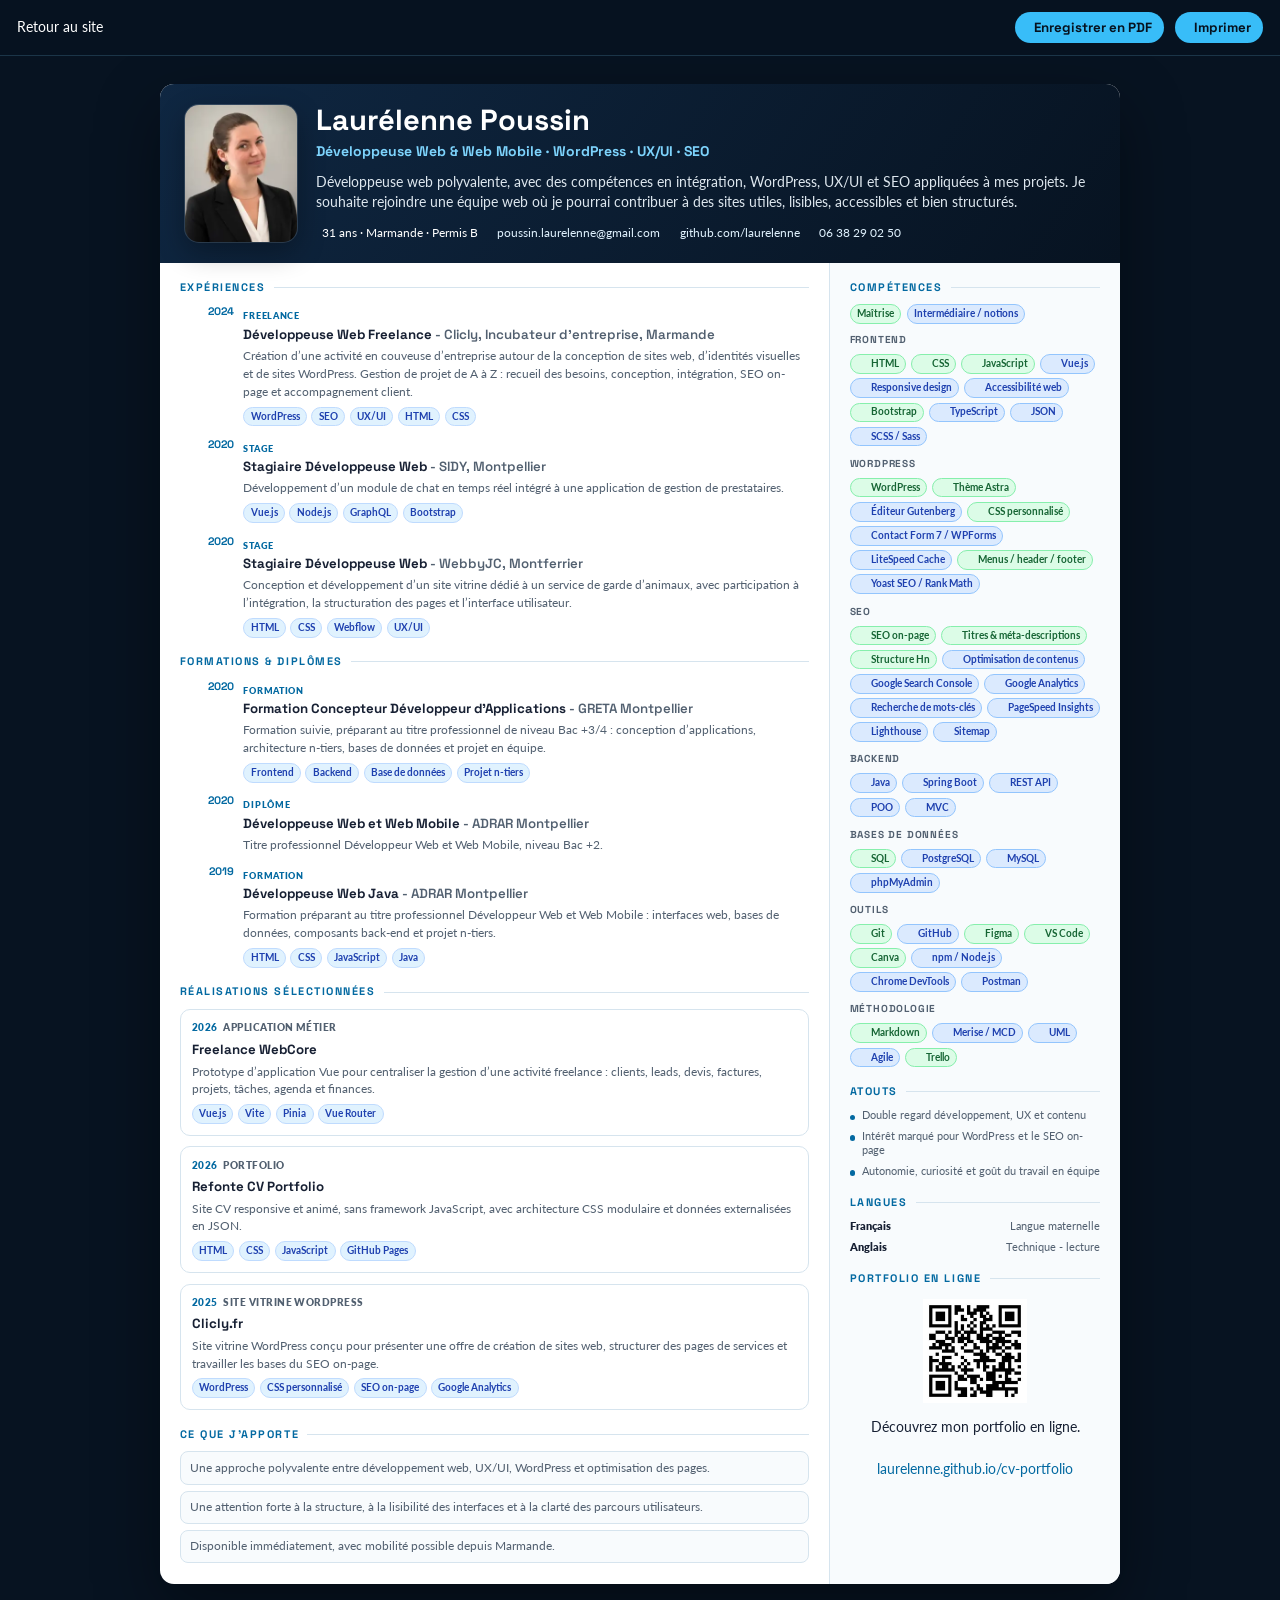
==== commit 37fcb090: "Rendre visible lien pdf" ====
--- a/cv-pdf.html
+++ b/cv-pdf.html
@@ -332,9 +332,7 @@
 
     <div class="cv-portfolio-content">
         <p>
-            Pour en savoir plus sur mon parcours,
-            mes compétences et mes projets,
-            consultez mon portfolio en ligne.
+            Découvrez mon portfolio en ligne.
         </p>
 
         <a
